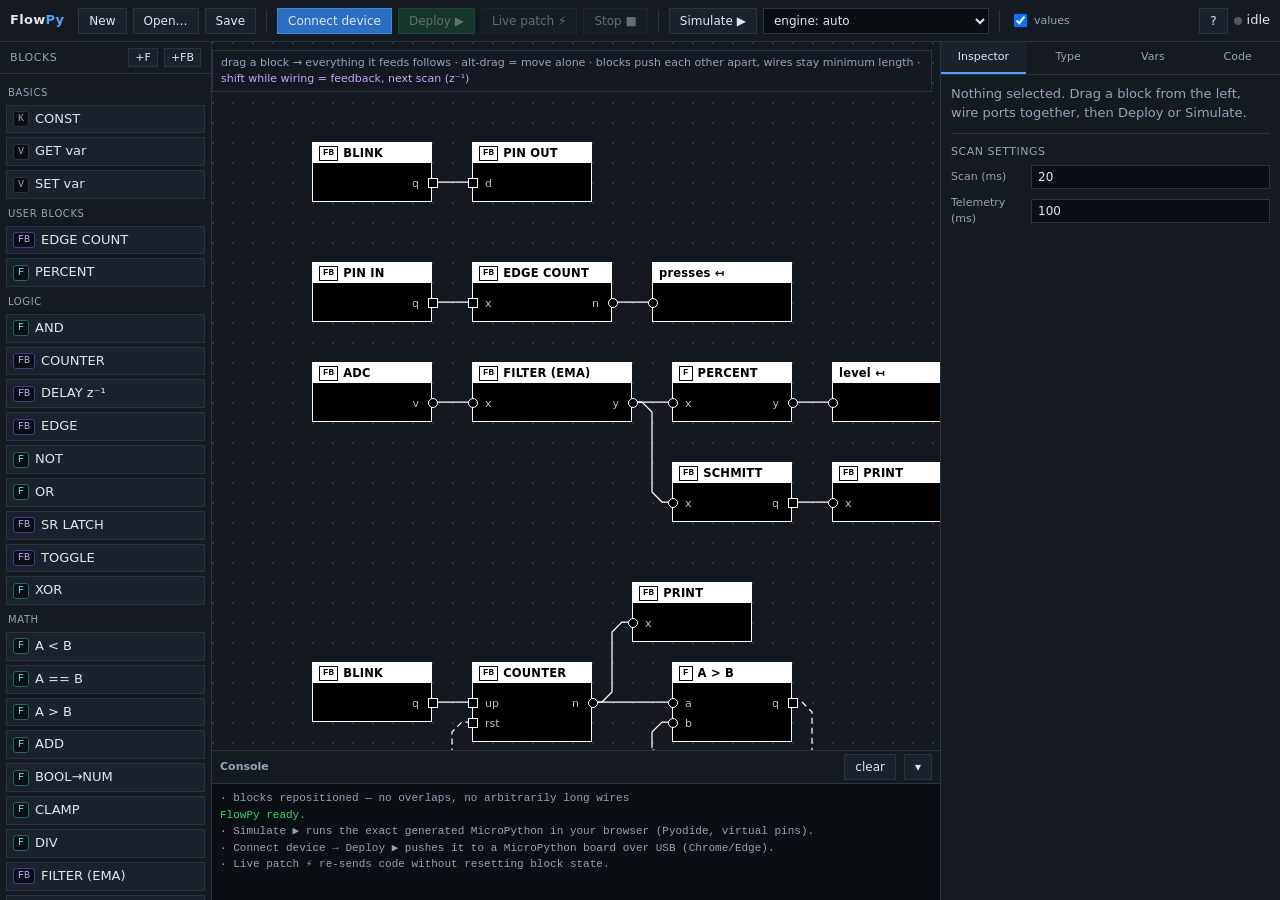
==== index.html @ 7aa4799b "Split into multi-file app; add collision-free layout and forced-forward wiring - Replace single flow" ====
<!DOCTYPE html>
<html lang="en">
<head>
<meta charset="utf-8">
<meta name="viewport" content="width=device-width, initial-scale=1">
<title>FlowPy — node IDE for MicroPython</title>
<link rel="stylesheet" href="css/style.css">
</head>
<body>
<div id="app">
<div id="top">
  <div class="brand">Flow<span>Py</span></div>
  <button id="bNew">New</button>
  <button id="bLoad">Open…</button>
  <button id="bSave">Save</button>
  <input id="fileIn" type="file" accept=".json" style="display:none">
  <div class="sep"></div>
  <button id="bConnect" class="pri">Connect device</button>
  <button id="bDeploy" class="ok" disabled>Deploy ▶</button>
  <button id="bPatch" disabled title="Push code changes without resetting state">Live patch ⚡</button>
  <button id="bStop" disabled>Stop ■</button>
  <div class="sep"></div>
  <button id="bSim">Simulate ▶</button>
  <select id="engine" title="simulation engine">
    <option value="auto">engine: auto</option>
    <option value="py">engine: Python (Pyodide, exact)</option>
    <option value="js">engine: fast (offline)</option>
  </select>
  <div class="sep"></div>
  <label style="display:flex;align-items:center;gap:4px"><input type="checkbox" id="cbVals" checked style="width:auto"> values</label>
  <div class="sp"></div>
  <button id="bHelp" title="help">?</button>
  <div id="status"><span class="dot" id="dot"></span><span id="statusTxt">idle</span></div>
</div>
<div id="main">
  <div id="left">
    <div class="panelhd">Blocks <span class="sp" style="flex:1"></span>
      <button id="bNewF" title="New stateless function">+F</button>
      <button id="bNewFB" title="New function block (stateful)">+FB</button>
    </div>
    <div class="scroll" style="flex:1"><div id="pal"></div></div>
  </div>
  <div id="center">
    <div id="cwrap">
      <div id="world">
        <svg id="wires"><g id="wireg" transform="translate(20000,20000)"></g></svg>
        <div id="nodes"></div>
      </div>
      <div id="crumb"></div>
      <div id="hint">drag a block → everything it feeds follows · alt-drag = move alone · blocks push each other apart, wires stay minimum length · <span style="color:#c9a4ff">shift while wiring = feedback, next scan (z⁻¹)</span></div>
    </div>
    <div id="bottom">
      <div id="conhd"><b>Console</b><span id="rate"></span><span class="sp" style="flex:1"></span>
        <button id="bClear">clear</button><button id="bMin">▾</button></div>
      <div id="con" class="scroll"></div>
    </div>
  </div>
  <div id="right">
    <div class="tabs">
      <div class="tab on" data-t="insp">Inspector</div>
      <div class="tab" data-t="type">Type</div>
      <div class="tab" data-t="vars">Vars</div>
      <div class="tab" data-t="code">Code</div>
    </div>
    <div class="tabbody" id="tb-insp"></div>
    <div class="tabbody" id="tb-type" style="display:none"></div>
    <div class="tabbody" id="tb-vars" style="display:none"></div>
    <div class="tabbody" id="tb-code" style="display:none"></div>
  </div>
</div>
</div>
<div id="ghost"></div>
<div id="modal"><div class="mbox" id="mbox"></div></div>
<script src="js/model.js"></script>
<script src="js/editor.js"></script>
<script src="js/router.js"></script>
<script src="js/codegen.js"></script>
<script src="js/sim-fast.js"></script>
<script src="js/device.js"></script>
</body>
</html>
---- css/style.css ----
:root{
  --bg:#0e1116; --bg2:#151a21; --bg3:#1b222c; --line:#2a3340; --line2:#38445a;
  --fg:#dfe6f0; --fg2:#94a3b8; --acc:#4fa3ff; --acc2:#2b6fc2;
  --ok:#22e06a; --warn:#f5b23f; --err:#ff5d5d;
  --fb:#7c5cff; --f:#00b3a4; --io:#f5883f; --varc:#e0679b; --konst:#8a94a6;
  --r:6px; --mono:ui-monospace,SFMono-Regular,Menlo,Consolas,"Liberation Mono",monospace;
}
*{box-sizing:border-box}
html,body{height:100%;margin:0}
body{background:var(--bg);color:var(--fg);font:13px/1.45 system-ui,-apple-system,Segoe UI,Roboto,sans-serif;overflow:hidden}
button,input,select,textarea{font-family:inherit;font-size:12px;color:var(--fg)}
button{background:var(--bg3);border:1px solid var(--line);border-radius:var(--r);padding:5px 10px;cursor:pointer}
button:hover{background:#232c39;border-color:var(--line2)}
button:disabled{opacity:.4;cursor:not-allowed}
button.pri{background:var(--acc2);border-color:#3f86d8}
button.pri:hover{background:#3f86d8}
button.ok{background:#16603a;border-color:#1e8a52}
button.ok:hover{background:#1e8a52}
button.danger{background:#5f2020;border-color:#8a2f2f}
input,select,textarea{background:#0b0e13;border:1px solid var(--line);border-radius:4px;padding:4px 6px;outline:none}
input:focus,select:focus,textarea:focus{border-color:var(--acc)}
label{font-size:11px;color:var(--fg2)}

#app{display:grid;grid-template-rows:42px 1fr;height:100%}
#top{display:flex;align-items:center;gap:6px;padding:0 10px;background:var(--bg2);border-bottom:1px solid var(--line)}
#top .brand{font-weight:700;letter-spacing:.3px;margin-right:8px}
#top .brand span{color:var(--acc)}
#top .sp{flex:1}
.sep{width:1px;height:22px;background:var(--line);margin:0 4px}
#main{display:grid;grid-template-columns:212px 1fr 340px;min-height:0}
#left,#right{background:var(--bg2);display:flex;flex-direction:column;min-height:0}
#left{border-right:1px solid var(--line)}
#right{border-left:1px solid var(--line)}
#center{position:relative;min-width:0;display:flex;flex-direction:column}
.panelhd{padding:6px 10px;font-size:11px;text-transform:uppercase;letter-spacing:.6px;color:var(--fg2);border-bottom:1px solid var(--line);display:flex;align-items:center;gap:6px;flex:0 0 auto}
.panelhd button{padding:2px 6px;font-size:11px}
.scroll{overflow:auto;min-height:0}
.scroll::-webkit-scrollbar{width:9px;height:9px}
.scroll::-webkit-scrollbar-thumb{background:#2c3644;border-radius:5px}

/* palette */
#pal{padding:6px}
.palgroup{margin-bottom:8px}
.palgroup>.t{font-size:10px;color:var(--fg2);text-transform:uppercase;letter-spacing:.6px;margin:6px 2px 4px}
.palitem{display:flex;align-items:center;gap:6px;padding:4px 6px;border:1px solid var(--line);border-radius:5px;background:var(--bg3);margin-bottom:4px;cursor:grab;user-select:none}
.palitem:hover{border-color:var(--acc)}
.palitem .k{font:10px/1 var(--mono);padding:2px 4px;border-radius:3px;background:#0b0e13;color:var(--fg2);border:1px solid var(--line)}
.palitem .k.FB{color:#b9a6ff;border-color:#4b3a91}
.palitem .k.F{color:#6fe4d8;border-color:#1b6a63}
.palitem .n{flex:1;overflow:hidden;text-overflow:ellipsis;white-space:nowrap}
.palitem .e{opacity:0;font-size:11px;color:var(--fg2)}
.palitem:hover .e{opacity:1}

/* canvas */
#cwrap{flex:1;position:relative;overflow:hidden;background:
  radial-gradient(circle at 1px 1px, #2b3340 1px, transparent 0) 0 0/20px 20px, #14181f;cursor:default}
#world{position:absolute;left:0;top:0;transform-origin:0 0;will-change:transform}
#wires{position:absolute;left:-20000px;top:-20000px;width:40000px;height:40000px;overflow:visible;pointer-events:none}
#wires .hit{stroke:transparent;stroke-width:14;fill:none;pointer-events:stroke;cursor:pointer}
#nodes{position:absolute;left:0;top:0}
#crumb{position:absolute;left:8px;top:8px;z-index:5;display:flex;gap:6px;align-items:center;background:rgba(21,26,33,.92);border:1px solid var(--line);border-radius:var(--r);padding:4px 8px;font-size:12px}
#crumb a{color:var(--acc);cursor:pointer;text-decoration:none}
#hint{position:absolute;right:8px;top:8px;z-index:5;background:rgba(21,26,33,.92);border:1px solid var(--line);border-radius:var(--r);padding:4px 8px;font-size:11px;color:var(--fg2)}

.node{position:absolute;background:var(--bg2);border:1px solid var(--line2);border-radius:7px;
  box-shadow:0 3px 12px rgba(0,0,0,.45);user-select:none;font-size:12px}
.node.sel{border-color:var(--acc);box-shadow:0 0 0 1px var(--acc),0 3px 16px rgba(79,163,255,.3)}
.node.moving{outline:1px dashed rgba(79,163,255,.7);outline-offset:3px}
.node.err{border-color:var(--err)}
.node .hd{height:20px;display:flex;align-items:center;gap:5px;padding:0 6px;border-radius:6px 6px 0 0;font-size:11.5px;
  background:linear-gradient(#232c39,#1b222c);border-bottom:1px solid var(--line);cursor:move;font-weight:600;overflow:hidden}
.node .hd .badge{font:9px/1 var(--mono);padding:2px 3px;border-radius:3px;border:1px solid;flex:0 0 auto}
.node .hd .ttl{overflow:hidden;text-overflow:ellipsis;white-space:nowrap;flex:1;cursor:text}
.node .hd .ttl:hover{text-decoration:underline dotted}
.node .hd .ttl-edit{flex:1;width:0;min-width:0;height:16px;padding:0 2px;font:inherit;font-weight:600}
.node.auto{opacity:.88}
.node.auto .hd::after{content:'auto';font-size:8px;opacity:.6;margin-left:auto;padding-left:4px;font-weight:400}
.node.k-FB .hd .badge{color:#b9a6ff;border-color:#4b3a91;background:#1d1733}
.node.k-F  .hd .badge{color:#6fe4d8;border-color:#1b6a63;background:#0d2b28}
.node.k-io .hd{background:linear-gradient(#3a2a17,#2a1f12)}
.node.k-var .hd{background:linear-gradient(#3a1f2c,#2a1720)}
.node.k-const .hd{background:linear-gradient(#242a33,#1a1f26)}
.node .body{position:relative}
.port{position:absolute;width:11px;height:11px;border-radius:50%;background:#0b0e13;border:2px solid var(--line2);cursor:crosshair;z-index:2}
.port:hover,.port.tgt{border-color:var(--acc);background:var(--acc);box-shadow:0 0 8px var(--acc)}
.port.bool{border-radius:2px}
.plabel{position:absolute;font-size:11px;color:var(--fg2);white-space:nowrap;pointer-events:none}
.node .val{position:absolute;right:6px;font:10px/1 var(--mono);color:var(--fg2)}
.node .pfield{position:absolute;left:6px;right:6px;height:18px}
.node .pfield input{width:100%;height:18px;padding:0 4px;font:11px/1 var(--mono)}
.wire{fill:none;stroke:#4a5768;stroke-width:2;stroke-linecap:round;stroke-linejoin:round}
.wire.back{stroke:#b07cff;stroke-dasharray:7 5}
.wlabel.backlabel{fill:#c9a4ff}
.wire.sel{stroke:var(--acc);stroke-width:3}
.wlabel{font:10px var(--mono);fill:#9fb0c6;paint-order:stroke;stroke:#0e1116;stroke-width:3px;stroke-linejoin:round}

/* right panel */
.tabs{display:flex;border-bottom:1px solid var(--line);flex:0 0 auto}
.tabs .tab{flex:1;text-align:center;padding:7px 4px;font-size:11px;color:var(--fg2);cursor:pointer;border-bottom:2px solid transparent}
.tabs .tab.on{color:var(--fg);border-bottom-color:var(--acc);background:var(--bg3)}
.tabbody{flex:1;min-height:0;overflow:auto;padding:10px}
.row{display:flex;gap:6px;align-items:center;margin-bottom:6px}
.row>label{width:74px;flex:0 0 auto}
.row>input,.row>select{flex:1;min-width:0}
.hr{height:1px;background:var(--line);margin:10px 0}
.sub{font-size:11px;color:var(--fg2);margin:10px 0 5px;text-transform:uppercase;letter-spacing:.5px}
textarea.code{width:100%;font:12px/1.5 var(--mono);background:#0b0e13;border:1px solid var(--line);border-radius:5px;padding:8px;resize:vertical;tab-size:4;white-space:pre;overflow-wrap:normal;overflow-x:auto}
pre.code{width:100%;font:11px/1.45 var(--mono);background:#0b0e13;border:1px solid var(--line);border-radius:5px;padding:8px;margin:0;overflow:auto;max-height:100%}
.plist{border:1px solid var(--line);border-radius:5px;overflow:hidden}
.plist .pr{display:flex;gap:4px;align-items:center;padding:4px;border-bottom:1px solid var(--line);background:#0b0e13}
.plist .pr:last-child{border-bottom:0}
.plist .pr input{flex:1;min-width:0}
.plist .pr select{width:64px}
.plist .pr button{padding:2px 6px}
.chip{display:inline-block;padding:1px 6px;border-radius:10px;font-size:10px;border:1px solid var(--line2);color:var(--fg2)}
.mono{font-family:var(--mono)}

/* console */
#bottom{height:150px;border-top:1px solid var(--line);background:#0b0e13;display:flex;flex-direction:column;flex:0 0 auto}
#bottom.min{height:26px}
#conhd{display:flex;align-items:center;gap:8px;padding:3px 8px;background:var(--bg2);border-bottom:1px solid var(--line);font-size:11px;color:var(--fg2);flex:0 0 auto}
#con{flex:1;overflow:auto;padding:6px 8px;font:11px/1.5 var(--mono);white-space:pre-wrap}
#con .e{color:var(--err)} #con .w{color:var(--warn)} #con .i{color:var(--fg2)} #con .g{color:var(--ok)}
#status{display:flex;align-items:center;gap:5px}
.dot{width:8px;height:8px;border-radius:50%;background:#556}
.dot.on{background:var(--ok);box-shadow:0 0 8px var(--ok)}
.dot.busy{background:var(--warn)}
.dot.err{background:var(--err)}

/* modal */
#modal{position:fixed;inset:0;background:rgba(5,7,10,.65);display:none;align-items:center;justify-content:center;z-index:100}
#modal.on{display:flex}
.mbox{background:var(--bg2);border:1px solid var(--line2);border-radius:10px;padding:16px;width:420px;box-shadow:0 20px 60px rgba(0,0,0,.6)}
.mbox h3{margin:0 0 12px;font-size:14px}
.mrow{display:flex;gap:8px;justify-content:flex-end;margin-top:14px}
#ghost{position:fixed;pointer-events:none;z-index:200;opacity:.85;display:none}

/* ======= sharp corners everywhere ======= */
button,input,select,textarea,.palitem,.plist,.chip,.mbox,pre.code,textarea.code,
#crumb,#hint,.tabs .tab,#ghost .node{border-radius:0}

/* ======= blocks: black fill, 1px white border, white tag line ======= */
.node{background:#000;border:1px solid #fff;border-radius:0;box-shadow:none}
.node.sel{border-color:#fff;box-shadow:none;outline:1px solid #fff;outline-offset:3px}
.node.moving{outline:1px dashed #fff;outline-offset:3px}
.node.err{outline:1px solid var(--err);outline-offset:3px}
.node .hd,
.node.k-FB .hd,.node.k-F .hd,.node.k-io .hd,.node.k-var .hd,.node.k-const .hd{
  background:#fff;color:#000;border-bottom:0;border-radius:0;font-weight:600;letter-spacing:.2px}
.node .hd .badge,
.node.k-FB .hd .badge,.node.k-F .hd .badge{
  background:transparent;color:#000;border:1px solid #000;border-radius:0;font-weight:700}
.node .plabel{color:#fff;opacity:.75}
.node .pfield input{background:#000;border:1px solid #fff;color:#fff}
.node .hd .ttl-edit{background:#fff;border:1px solid #000;color:#000}
.node.auto{border-style:dashed}
.port{width:10px;height:10px;background:#000;border:1px solid #fff;border-radius:50%;box-shadow:none}
.port.bool{border-radius:0}
.port:hover,.port.tgt{background:#fff;border-color:#fff;box-shadow:0 0 6px #fff}
.wire{stroke:#fff;stroke-width:1.25;stroke-linecap:butt;stroke-linejoin:miter}
.wire.back{stroke:#fff;stroke-dasharray:6 4}
.wire.sel{stroke:#fff;stroke-width:2.5}
.wlabel{fill:#fff;stroke:#14181f;stroke-width:3px}
.wlabel.backlabel{fill:#fff}
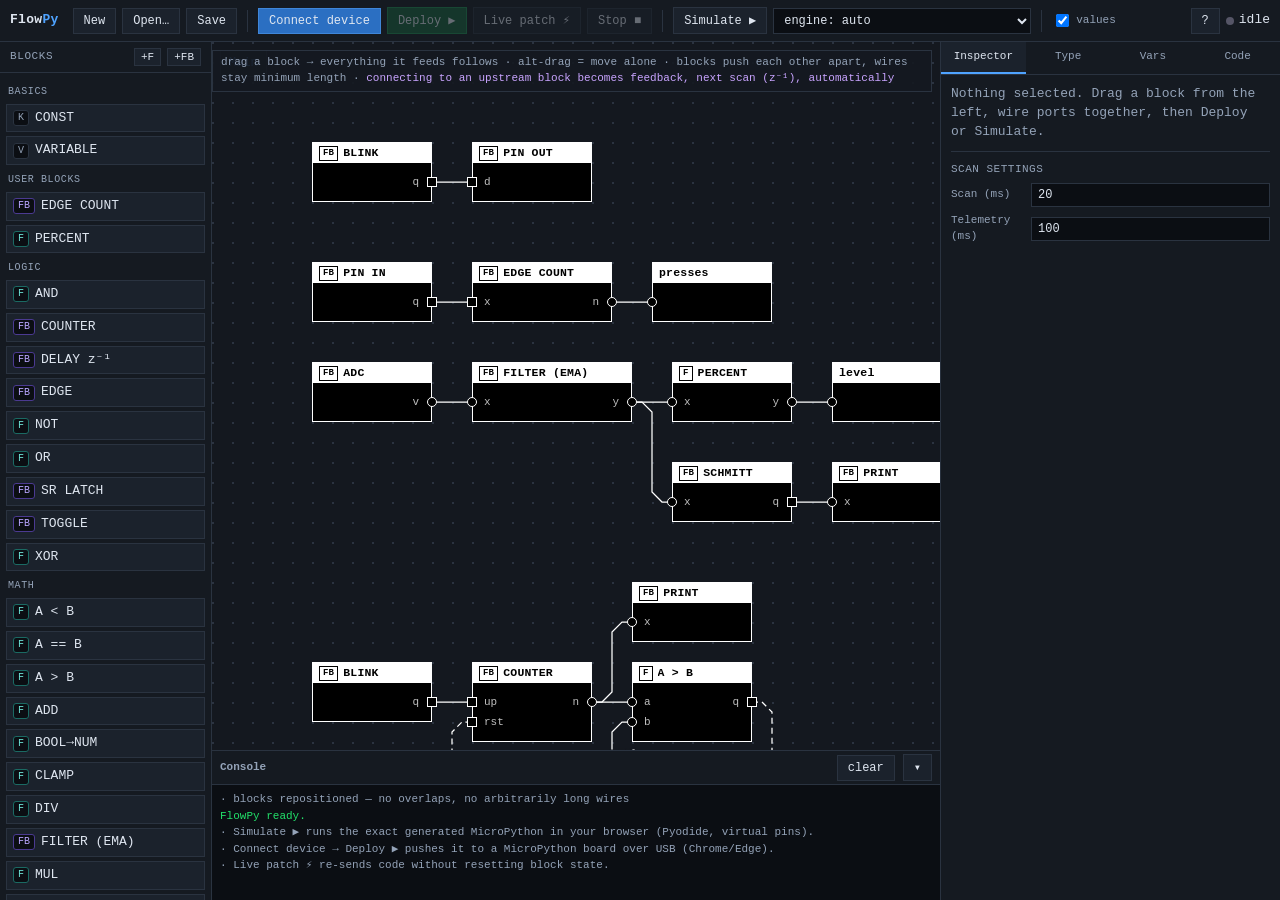
==== commit 942f83ba: "Backward wires are automatic, not a choice; deterministic ordering; port alignment fix - Reverted la" ====
--- a/index.html
+++ b/index.html
@@ -47,7 +47,7 @@
         <div id="nodes"></div>
       </div>
       <div id="crumb"></div>
-      <div id="hint">drag a block → everything it feeds follows · alt-drag = move alone · blocks push each other apart, wires stay minimum length · <span style="color:#c9a4ff">shift while wiring = feedback, next scan (z⁻¹)</span></div>
+      <div id="hint">drag a block → everything it feeds follows · alt-drag = move alone · blocks push each other apart, wires stay minimum length · <span style="color:#c9a4ff">connecting to an upstream block becomes feedback, next scan (z⁻¹), automatically</span></div>
     </div>
     <div id="bottom">
       <div id="conhd"><b>Console</b><span id="rate"></span><span class="sp" style="flex:1"></span>
--- a/css/style.css
+++ b/css/style.css
@@ -3,11 +3,11 @@
   --fg:#dfe6f0; --fg2:#94a3b8; --acc:#4fa3ff; --acc2:#2b6fc2;
   --ok:#22e06a; --warn:#f5b23f; --err:#ff5d5d;
   --fb:#7c5cff; --f:#00b3a4; --io:#f5883f; --varc:#e0679b; --konst:#8a94a6;
-  --r:6px; --mono:ui-monospace,SFMono-Regular,Menlo,Consolas,"Liberation Mono",monospace;
+  --r:6px; --mono:"JetBrains Mono","IBM Plex Mono",ui-monospace,SFMono-Regular,Menlo,Consolas,"Liberation Mono",monospace;
 }
 *{box-sizing:border-box}
 html,body{height:100%;margin:0}
-body{background:var(--bg);color:var(--fg);font:13px/1.45 system-ui,-apple-system,Segoe UI,Roboto,sans-serif;overflow:hidden}
+body{background:var(--bg);color:var(--fg);font:13px/1.45 var(--mono);overflow:hidden}
 button,input,select,textarea{font-family:inherit;font-size:12px;color:var(--fg)}
 button{background:var(--bg3);border:1px solid var(--line);border-radius:var(--r);padding:5px 10px;cursor:pointer}
 button:hover{background:#232c39;border-color:var(--line2)}
@@ -80,7 +80,7 @@
 .node.k-io .hd{background:linear-gradient(#3a2a17,#2a1f12)}
 .node.k-var .hd{background:linear-gradient(#3a1f2c,#2a1720)}
 .node.k-const .hd{background:linear-gradient(#242a33,#1a1f26)}
-.node .body{position:relative}
+.node .body{position:relative;margin:-1px 0 0 -1px}  /* cancel .node's own 1px border so ports/wires land on the same grid point */
 .port{position:absolute;width:11px;height:11px;border-radius:50%;background:#0b0e13;border:2px solid var(--line2);cursor:crosshair;z-index:2}
 .port:hover,.port.tgt{border-color:var(--acc);background:var(--acc);box-shadow:0 0 8px var(--acc)}
 .port.bool{border-radius:2px}
@@ -134,6 +134,8 @@
 .mbox h3{margin:0 0 12px;font-size:14px}
 .mrow{display:flex;gap:8px;justify-content:flex-end;margin-top:14px}
 #ghost{position:fixed;pointer-events:none;z-index:200;opacity:.85;display:none}
+#valtip{position:fixed;pointer-events:none;z-index:250;display:none;font:11px/1 var(--mono);
+  background:#000;color:#fff;border:1px solid #fff;padding:3px 6px;white-space:nowrap}
 
 /* ======= sharp corners everywhere ======= */
 button,input,select,textarea,.palitem,.plist,.chip,.mbox,pre.code,textarea.code,
@@ -154,6 +156,9 @@
 .node .pfield input{background:#000;border:1px solid #fff;color:#fff}
 .node .hd .ttl-edit{background:#fff;border:1px solid #000;color:#000}
 .node.auto{border-style:dashed}
+.node.vbox .port{opacity:0;pointer-events:none;transition:opacity .12s}
+.node.vbox:hover .port{opacity:1;pointer-events:auto}
+.node.vbox .port.wired{opacity:1;pointer-events:auto}
 .port{width:10px;height:10px;background:#000;border:1px solid #fff;border-radius:50%;box-shadow:none}
 .port.bool{border-radius:0}
 .port:hover,.port.tgt{background:#fff;border-color:#fff;box-shadow:0 0 6px #fff}
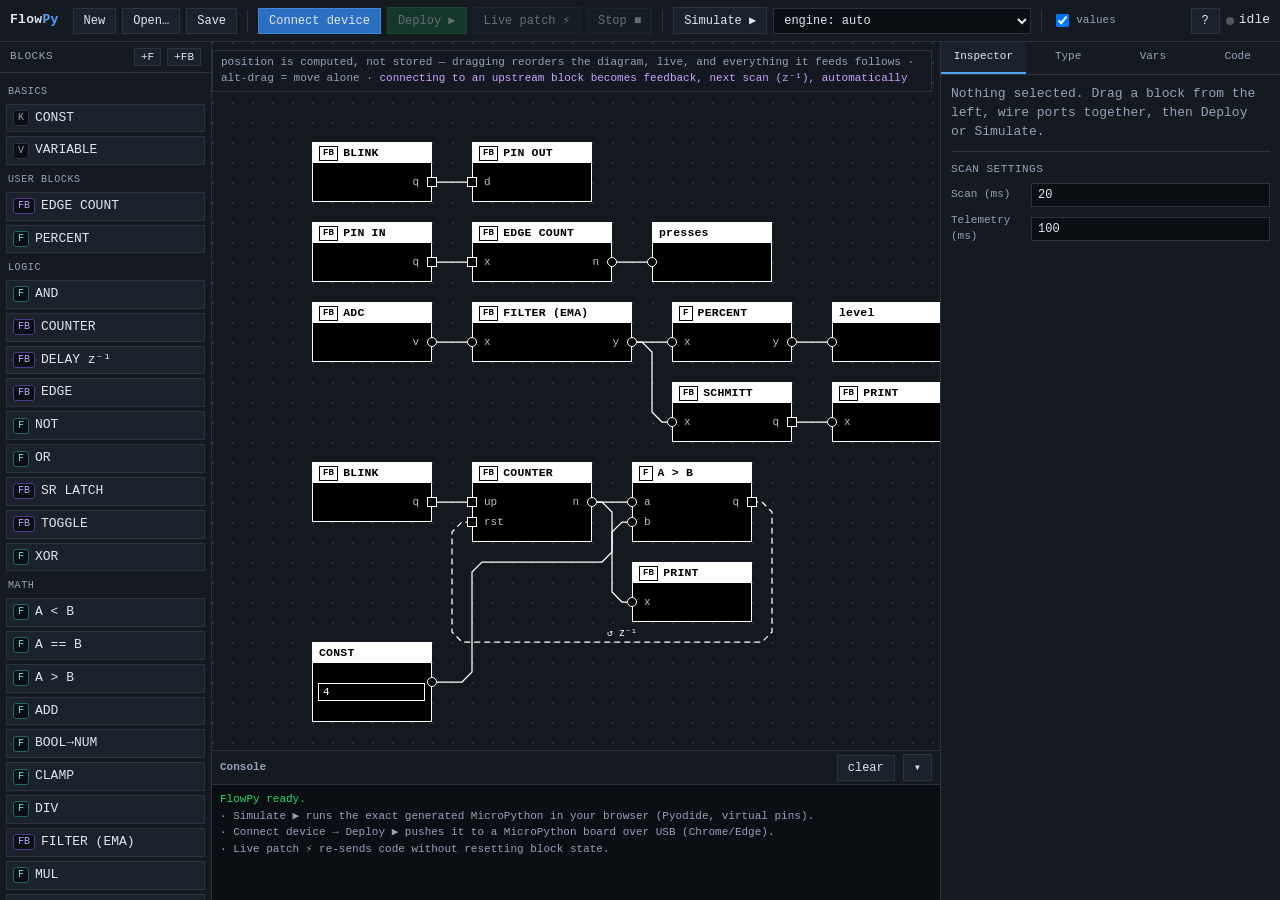
==== commit fc32e089: "Rewrite layout as a pure function; fix wire-classification bootstrap bug The constraint-solver appro" ====
--- a/index.html
+++ b/index.html
@@ -47,7 +47,7 @@
         <div id="nodes"></div>
       </div>
       <div id="crumb"></div>
-      <div id="hint">drag a block → everything it feeds follows · alt-drag = move alone · blocks push each other apart, wires stay minimum length · <span style="color:#c9a4ff">connecting to an upstream block becomes feedback, next scan (z⁻¹), automatically</span></div>
+      <div id="hint">position is computed, not stored — dragging reorders the diagram, live, and everything it feeds follows · alt-drag = move alone · <span style="color:#c9a4ff">connecting to an upstream block becomes feedback, next scan (z⁻¹), automatically</span></div>
     </div>
     <div id="bottom">
       <div id="conhd"><b>Console</b><span id="rate"></span><span class="sp" style="flex:1"></span>
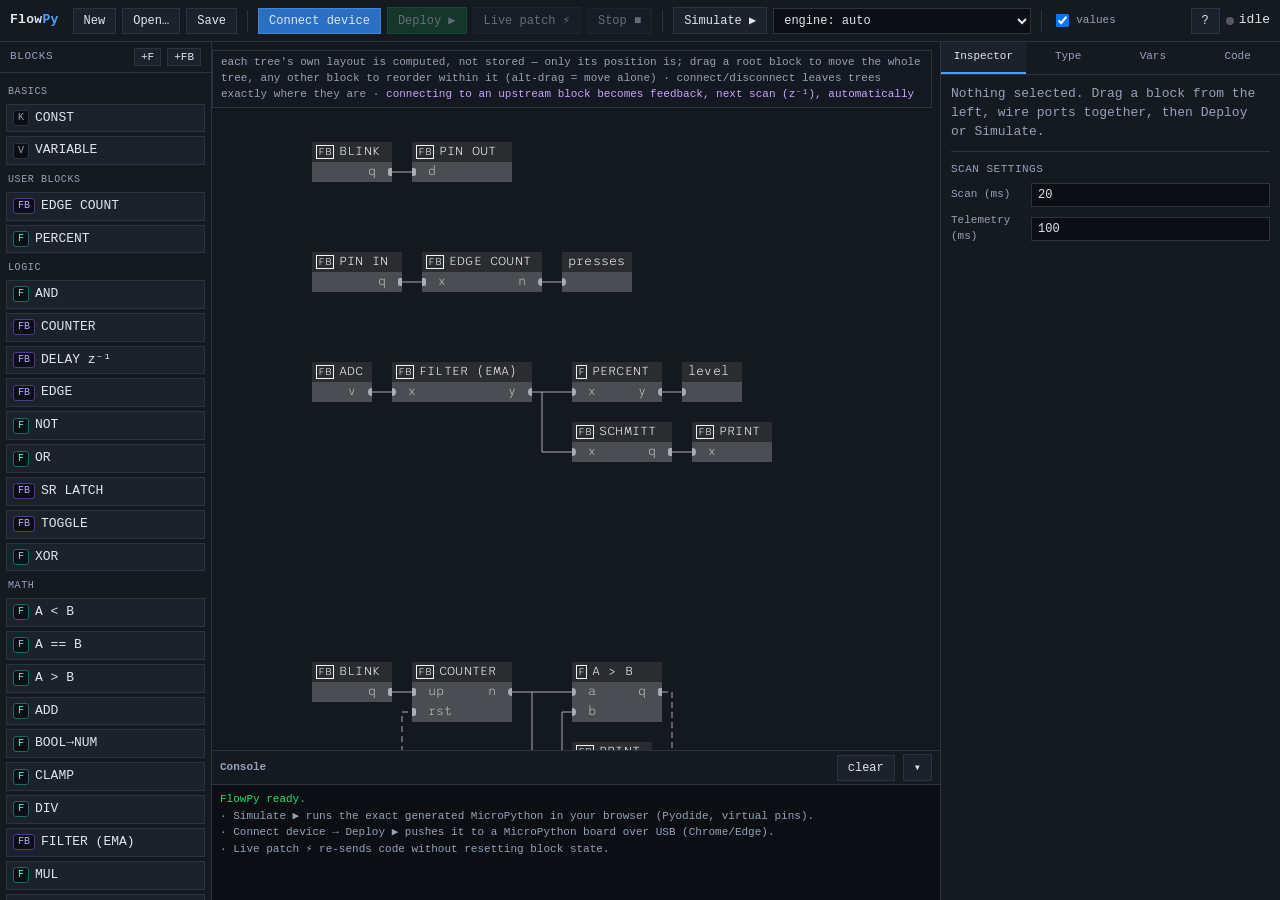
==== commit 9294c2bd: "Rework tree positioning: one offset per tree, off the node objects The island-based fix (35b51bd, 89" ====
--- a/index.html
+++ b/index.html
@@ -47,7 +47,7 @@
         <div id="nodes"></div>
       </div>
       <div id="crumb"></div>
-      <div id="hint">position is computed, not stored — dragging reorders the diagram, live, and everything it feeds follows · alt-drag = move alone · <span style="color:#c9a4ff">connecting to an upstream block becomes feedback, next scan (z⁻¹), automatically</span></div>
+      <div id="hint">each tree's own layout is computed, not stored — only its position is; drag a root block to move the whole tree, any other block to reorder within it (alt-drag = move alone) · connect/disconnect leaves trees exactly where they are · <span style="color:#c9a4ff">connecting to an upstream block becomes feedback, next scan (z⁻¹), automatically</span></div>
     </div>
     <div id="bottom">
       <div id="conhd"><b>Console</b><span id="rate"></span><span class="sp" style="flex:1"></span>
--- a/css/style.css
+++ b/css/style.css
@@ -1,9 +1,30 @@
+/* self-hosted (OFL-licensed, no CDN at runtime — this app needs to work
+   offline) — rounded/thin geometric monospace for block titles, the closest
+   available match to the line-font reference image. Only the weight
+   actually used (300) is downloaded. */
+@font-face{font-family:'Sono';font-style:normal;font-weight:300;font-display:swap;
+  src:url('../fonts/Sono-Light.woff2') format('woff2')}
 :root{
   --bg:#0e1116; --bg2:#151a21; --bg3:#1b222c; --line:#2a3340; --line2:#38445a;
   --fg:#dfe6f0; --fg2:#94a3b8; --acc:#4fa3ff; --acc2:#2b6fc2;
   --ok:#22e06a; --warn:#f5b23f; --err:#ff5d5d;
   --fb:#7c5cff; --f:#00b3a4; --io:#f5883f; --varc:#e0679b; --konst:#8a94a6;
-  --r:6px; --mono:"JetBrains Mono","IBM Plex Mono",ui-monospace,SFMono-Regular,Menlo,Consolas,"Liberation Mono",monospace;
+  --r:6px; --mono:ui-monospace,"SF Mono","Cascadia Mono","JetBrains Mono","IBM Plex Mono",Menlo,Consolas,"Liberation Mono",monospace;
+  /* --iz: inverse of the current canvas zoom (cam.z), kept live by applyCam().
+     #nodes is scaled with CSS `zoom:cam.z`, so a local size of
+     `Npx * var(--iz)` renders on screen at a constant N device px at any
+     zoom — used for every hairline (outlines) that should never get thick
+     when zoomed in or vanish when zoomed out. Content that SHOULD grow/
+     shrink with zoom (text, port/block geometry) is left as a plain px
+     value, uncompensated. */
+  --iz:1;
+  --nbody:#4a4d52; --ntitle:#2a2c30; --ntxt:#ececee; --nport:#a9adb3; --nline:#a9adb3;
+  /* --hdr/--row: the header slot height and port-row height, measured from
+     real text/icon metrics then rounded up to a whole GRID unit (see
+     model.js HDR_()/ROW_()) — kept live by editor.js so every block in the
+     DOM shares the exact same values the model used to compute port
+     positions. 20px here is just the pre-JS fallback for the first paint. */
+  --hdr:20px; --row:20px; --vpad:10px; --portsize:8px; --portgap:8px;
 }
 *{box-sizing:border-box}
 html,body{height:100%;margin:0}
@@ -52,11 +73,21 @@
 .palitem:hover .e{opacity:1}
 
 /* canvas */
-#cwrap{flex:1;position:relative;overflow:hidden;background:
-  radial-gradient(circle at 1px 1px, #2b3340 1px, transparent 0) 0 0/20px 20px, #14181f;cursor:default}
+#cwrap{flex:1;position:relative;overflow:hidden;background:#14181f;cursor:default}
+/* #world only ever pans (translate) now — zoom is split per-layer below, since
+   the two layers need different scaling mechanisms to both stay crisp. */
 #world{position:absolute;left:0;top:0;transform-origin:0 0;will-change:transform}
+/* SVG re-vectorizes under a CSS transform, so `scale()` stays pixel-crisp at
+   any zoom — this box is deliberately sized/centered so its own default
+   transform-origin (50% 50%, i.e. its own centre) lands exactly on graph
+   origin (0,0), the same point #world used to scale everything around. */
 #wires{position:absolute;left:-20000px;top:-20000px;width:40000px;height:40000px;overflow:visible;pointer-events:none}
 #wires .hit{stroke:transparent;stroke-width:14;fill:none;pointer-events:stroke;cursor:pointer}
+/* HTML content scaled via `transform` is a GPU-compositor bitmap stretch —
+   fast, but visibly blurry mid-zoom until the next idle repaint. `zoom`
+   instead forces a genuine per-level re-layout of every descendant (text,
+   borders, port shapes), so it stays crisp continuously as cam.z changes —
+   see applyCam() in editor.js, which sets #nodes.style.zoom = cam.z. */
 #nodes{position:absolute;left:0;top:0}
 #crumb{position:absolute;left:8px;top:8px;z-index:5;display:flex;gap:6px;align-items:center;background:rgba(21,26,33,.92);border:1px solid var(--line);border-radius:var(--r);padding:4px 8px;font-size:12px}
 #crumb a{color:var(--acc);cursor:pointer;text-decoration:none}
@@ -64,15 +95,13 @@
 
 .node{position:absolute;background:var(--bg2);border:1px solid var(--line2);border-radius:7px;
   box-shadow:0 3px 12px rgba(0,0,0,.45);user-select:none;font-size:12px}
-.node.sel{border-color:var(--acc);box-shadow:0 0 0 1px var(--acc),0 3px 16px rgba(79,163,255,.3)}
-.node.moving{outline:1px dashed rgba(79,163,255,.7);outline-offset:3px}
 .node.err{border-color:var(--err)}
-.node .hd{height:20px;display:flex;align-items:center;gap:5px;padding:0 6px;border-radius:6px 6px 0 0;font-size:11.5px;
-  background:linear-gradient(#232c39,#1b222c);border-bottom:1px solid var(--line);cursor:move;font-weight:600;overflow:hidden}
-.node .hd .badge{font:9px/1 var(--mono);padding:2px 3px;border-radius:3px;border:1px solid;flex:0 0 auto}
+.node .hd{height:20px;display:flex;align-items:center;gap:5px;padding:0 6px;border-radius:6px 6px 0 0;font-size:14px;
+  line-height:1;background:linear-gradient(#232c39,#1b222c);border-bottom:1px solid var(--line);cursor:move;font-weight:400;overflow:hidden}
+.node .hd .badge{font:10px/1 var(--mono);padding:2px 3px;border-radius:3px;border:1px solid;flex:0 0 auto}
 .node .hd .ttl{overflow:hidden;text-overflow:ellipsis;white-space:nowrap;flex:1;cursor:text}
 .node .hd .ttl:hover{text-decoration:underline dotted}
-.node .hd .ttl-edit{flex:1;width:0;min-width:0;height:16px;padding:0 2px;font:inherit;font-weight:600}
+.node .hd .ttl-edit{flex:1;width:0;min-width:0;height:16px;padding:0 2px;font:inherit;font-weight:400}
 .node.auto{opacity:.88}
 .node.auto .hd::after{content:'auto';font-size:8px;opacity:.6;margin-left:auto;padding-left:4px;font-weight:400}
 .node.k-FB .hd .badge{color:#b9a6ff;border-color:#4b3a91;background:#1d1733}
@@ -80,13 +109,25 @@
 .node.k-io .hd{background:linear-gradient(#3a2a17,#2a1f12)}
 .node.k-var .hd{background:linear-gradient(#3a1f2c,#2a1720)}
 .node.k-const .hd{background:linear-gradient(#242a33,#1a1f26)}
-.node .body{position:relative;margin:-1px 0 0 -1px}  /* cancel .node's own 1px border so ports/wires land on the same grid point */
+.node .body{position:relative}  /* .node is borderless now (see the theme block below) — no border-compensating margin needed; ports/wires already land on the same grid point without it */
 .port{position:absolute;width:11px;height:11px;border-radius:50%;background:#0b0e13;border:2px solid var(--line2);cursor:crosshair;z-index:2}
-.port:hover,.port.tgt{border-color:var(--acc);background:var(--acc);box-shadow:0 0 8px var(--acc)}
+/* fully superseded by .port:hover::before below (the flush ::before overlay
+   is what's actually visible) — kept box-shadow:none/background:none
+   explicit rather than deleting the rule outright, so this stays correct
+   even if something later stops overriding every property it used to set
+   (see the .plabel dead-rule bug for why relying on file order alone is
+   fragile). */
+.port:hover,.port.tgt{background:none;box-shadow:none}
 .port.bool{border-radius:2px}
-.plabel{position:absolute;font-size:11px;color:var(--fg2);white-space:nowrap;pointer-events:none}
+.plabel{position:absolute;font-size:13px;line-height:1;color:var(--fg2);white-space:nowrap;pointer-events:none}
 .node .val{position:absolute;right:6px;font:10px/1 var(--mono);color:var(--fg2)}
-.node .pfield{position:absolute;left:6px;right:6px;height:18px}
+/* right inset matches .plabel's 12px, not the left's 6px: a hasField block
+   (CONST) has an output port poking half-into its right edge, and 6px was
+   exactly that port's visible radius — the field ran right up against it
+   with zero breathing room, while the port-free left side had a clean gap,
+   reading as off-centre even though the box itself was mathematically
+   symmetric. */
+.node .pfield{position:absolute;left:6px;right:12px;height:18px}
 .node .pfield input{width:100%;height:18px;padding:0 4px;font:11px/1 var(--mono)}
 .wire{fill:none;stroke:#4a5768;stroke-width:2;stroke-linecap:round;stroke-linejoin:round}
 .wire.back{stroke:#b07cff;stroke-dasharray:7 5}
@@ -123,7 +164,7 @@
 #con .e{color:var(--err)} #con .w{color:var(--warn)} #con .i{color:var(--fg2)} #con .g{color:var(--ok)}
 #status{display:flex;align-items:center;gap:5px}
 .dot{width:8px;height:8px;border-radius:50%;background:#556}
-.dot.on{background:var(--ok);box-shadow:0 0 8px var(--ok)}
+.dot.on{background:var(--ok)}
 .dot.busy{background:var(--warn)}
 .dot.err{background:var(--err)}
 
@@ -141,29 +182,210 @@
 button,input,select,textarea,.palitem,.plist,.chip,.mbox,pre.code,textarea.code,
 #crumb,#hint,.tabs .tab,#ghost .node{border-radius:0}
 
-/* ======= blocks: black fill, 1px white border, white tag line ======= */
-.node{background:#000;border:1px solid #fff;border-radius:0;box-shadow:none}
-.node.sel{border-color:#fff;box-shadow:none;outline:1px solid #fff;outline-offset:3px}
-.node.moving{outline:1px dashed #fff;outline-offset:3px}
-.node.err{outline:1px solid var(--err);outline-offset:3px}
+/* ======= blocks: borderless — medium/dark-grey body, dark-grey title bar, no box outline ======= */
+/* The title block (.hd) is exactly one GRID unit tall and starts flush
+   at .node's own top edge — no padding on .node itself. .node's own top
+   edge (n.y in model.js) is still half a grid unit off the port grid
+   (VPAD), but that offset shows up entirely as the TITLE simply not
+   being grid-aligned, not as visible space before it: the half-grid
+   breathing room instead sits AFTER the title, between .hd's bottom edge
+   and the body's real content — see .body's margin-top below — which is
+   what gives the first row's port/label actual clearance from the title
+   bar instead of landing flush against it (port 0 lands exactly one
+   more grid line below .hd's own bottom edge, per model.js's portPos()).
+
+   .node's own background is a hard-stop gradient (same trick as the
+   header's own .hd-bar painted region below), not a flat fill: it only
+   starts painting at "100% height minus HDR_", bottom-anchored, so the
+   grey body colour covers everything from the header's bottom edge down
+   to the block's own bottom edge — including the VPAD gap after the
+   header (deliberately body-coloured, it's where the first row's content
+   breathes) and the tight trailing space blockH()/the .prow rules below
+   leave after the last row (which isn't part of any element's own flow
+   box). .hd paints its own background over the title region itself
+   (unaffected by any of this — see its own rule below). */
+.node{color:var(--ntxt);border:none;border-radius:0;box-shadow:none;cursor:move;font-weight:300;
+  background:linear-gradient(var(--nbody),var(--nbody));background-repeat:no-repeat;background-position:bottom;
+  background-size:100% calc(100% - var(--hdr,20px))}
+/* selected: the block's BODY recolors to the same electric blue a selected
+   wire's stroke uses (--acc) — --nbody is what .node's own background
+   gradient (below) reads, so overriding it here is enough. The title bar
+   goes blue too, but a darker shade (--acc2, the same muted blue already
+   used for a primary button's hover state) — .hd-bar is what actually
+   paints over the title area (see its own rule further down), so that's
+   what needs the override; plain color, no outline. */
+.node.sel{--nbody:var(--acc);box-shadow:none}
+.node.sel .hd,.node.sel .hd-bar{background:var(--acc2)}
+/* dragging: everything in the drag's scope (see startFreeDrag/dragPreview
+   in editor.js) goes 50% translucent instead of an outline. */
+.node.moving{opacity:.5}
+/* error: still a hairline outline (box itself stays borderless) — calc(px *
+   --iz) resolves to a constant 1 device px at any zoom because #nodes is
+   scaled with `zoom` (real per-level layout, see applyCam() in editor.js),
+   not `transform:scale`, which used to leave this only an approximate,
+   bounded hairline. */
+.node.err{outline:calc(1px*var(--iz)) solid var(--err);outline-offset:calc(3px*var(--iz))}
+/* the header's own BOX stays the full reserved GRID unit tall (20px) — .body
+   still has to start exactly there, in normal document flow, for every
+   port-row offset elsewhere to stay correct. The painted title BAR is a
+   separate inner element (.hd-bar), sized by ordinary CSS content flow
+   (padding + line-height around the badge/title it actually contains) —
+   not a hand-picked pixel cutoff. A fixed-pixel guess (tried twice: 14px,
+   then 10px) has no relationship to how tall the text it's supposed to
+   contain actually renders, so it either clips the text (too short) or
+   leaves dead space (too tall) the moment the font/size/padding changes —
+   exactly what happened here. Letting the browser size the bar to its own
+   content is the only version of this that stays correct automatically.
+   The bar is still checked against the hard constraint it has to respect —
+   ports sit exactly on the grid dot one unit down (model.js, no PORT_PAD),
+   reaching up to half their own height above that dot — by keeping the
+   bar's font-size/padding modest enough that its natural height clears
+   that, verified by measuring the real rendered box, not by assuming. */
 .node .hd,
 .node.k-FB .hd,.node.k-F .hd,.node.k-io .hd,.node.k-var .hd,.node.k-const .hd{
-  background:#fff;color:#000;border-bottom:0;border-radius:0;font-weight:600;letter-spacing:.2px}
+  height:var(--hdr,20px);position:relative;background:var(--ntitle);border:none;padding:0;overflow:visible}
+/* bottom:0 (not just top:0) so this stretches across .hd's FULL reserved
+   height — align-items:center then centres the badge+title vertically in
+   the whole title bar, not just within hd-bar's own shorter natural
+   (padding+line-height) box. padding-top/bottom are 0 (not some other
+   hand-picked value) specifically so that vertical centering is the ONLY
+   thing positioning the badge vertically — padding-left is
+   --badgeinset (model.js's badgeInset()), computed as exactly half the
+   leftover space centering already puts above/below the badge, so the
+   left/top/bottom gaps around the badge end up equal by construction,
+   not by matching two independently-chosen numbers. padding-right stays
+   a plain 6px — unrelated to the badge, it's the title's own right-edge
+   inset. */
+.node .hd-bar{
+  position:absolute;left:0;top:0;right:0;bottom:0;box-sizing:border-box;
+  display:flex;align-items:center;gap:5px;padding:0 6px;
+  background:var(--ntitle);color:#f2f3f5;font-weight:300;letter-spacing:.2px;font-size:13.2px;
+  overflow:hidden}
+/* only F/FB kinds ever render a badge — io/var/const keep the plain
+   symmetric 6px left inset above, since --badgeinset is specifically
+   derived from the badge's own height and would be meaningless (and
+   visually just shift the title left for no reason) on a title bar with
+   no badge in it. */
+.node.k-FB .hd-bar,.node.k-F .hd-bar{padding-left:var(--badgeinset,6px)}
 .node .hd .badge,
 .node.k-FB .hd .badge,.node.k-F .hd .badge{
-  background:transparent;color:#000;border:1px solid #000;border-radius:0;font-weight:700}
-.node .plabel{color:#fff;opacity:.75}
-.node .pfield input{background:#000;border:1px solid #fff;color:#fff}
-.node .hd .ttl-edit{background:#fff;border:1px solid #000;color:#000}
-.node.auto{border-style:dashed}
+  background:transparent;color:#f2f3f5;border:calc(1px*var(--iz)) solid #f2f3f5;border-radius:0;
+  font-family:'Sono',var(--mono);font-weight:300;font-size:var(--badgesize,10px);line-height:1;padding:0 1px;flex:0 0 auto}
+.node .hd .ttl{overflow:hidden;text-overflow:ellipsis;white-space:nowrap;flex:1;cursor:text}
+/* body layout: a real hierarchy, not individually-computed absolute
+   positions. .prow is exactly one measured row tall (--row, see model.js
+   HDR_()/ROW_()) and stacks in plain flex flow — row i's own flow-box
+   naturally starts at i*row-height, no explicit `top` needed anywhere.
+   transform:translateY(-50%) then shifts each row's PAINT (not its flow
+   box, which is what its neighbours stack against) up by half its own
+   height, landing its content's centre exactly on the row's own top
+   edge — the grid line — instead of the row's middle; ports must sit on
+   an exact grid dot, and centering naturally within a row would land them
+   half a row off that.
+
+   .prow's own flow height is --portsize (the PORT's own size, 8px), not
+   the full --row (20px) a row needs for SPACING to the next one — those
+   are different requirements. A row still has to be exactly --row past
+   the PREVIOUS row's grid line (ports must land exactly GRID apart, no
+   negotiating that), which margin-top on every row but the first
+   supplies directly; but nothing needs a full spare grid unit reserved
+   AFTER the truly last row, and reserving one anyway (an earlier version
+   of this rule did, using --row for every row uniformly) is exactly what
+   produced a real, screenshot-visible bug: a large, unaccounted gap below
+   a block's last port, worst on a one-row block where that spare unit is
+   the majority of the block's total height. The PORT stays a normal flex
+   child (align-items:center is a no-op once the row's own box is exactly
+   the port's own size, but harmless to leave). The LABEL is pulled out of
+   flow entirely (position:absolute below) so ITS height — usually taller
+   than the port — never forces the row's flow box to grow back to
+   something --portsize can't hold; .prow's own translateY(-50%) still
+   applies to the label the same as the port, since transform affects an
+   element's whole subtree, so both end up correctly centred on the same
+   grid line regardless of the row's own tiny box height.
+
+   CONST (the one hasField block) is the one exception, overridden below:
+   its single row also hosts an editable value input, which needs the
+   full --row it's always had, not the tight label/port sizing. */
+.node .body{position:relative;display:flex;flex-direction:row;margin-top:var(--vpad,10px)}
+.node .ins-col,.node .outs-col{display:flex;flex-direction:column;flex:0 0 auto}
+.node .body-spacer{flex:1 1 auto}
+.node .prow{height:var(--portsize,8px);position:relative;display:flex;align-items:center;transform:translateY(-50%);overflow:visible}
+.node .prow:not(:first-child){margin-top:calc(var(--row,20px) - var(--portsize,8px))}
+.node.k-const .prow{height:var(--row,20px)}
+.node .outs-col .prow{justify-content:flex-end}
+.node .plabel{position:absolute;top:50%;transform:translateY(-50%);color:var(--ntxt);opacity:.7;font-family:'Sono',var(--mono);font-weight:300;font-size:13.2px;white-space:nowrap;pointer-events:none}
+.node .ins-col .plabel{left:calc(var(--portsize,8px) + var(--portgap,8px))}
+.node .outs-col .plabel{right:calc(var(--portsize,8px) + var(--portgap,8px))}
+/* CONST is the only hasField block and always has exactly one port/row.
+   .pfield is a sibling of .body's columns, not a child of .prow, so it
+   never inherited the row-centering convention every other row uses —
+   top:1px+bottom:1px centered it on .body's own MIDDLE, but the port
+   (via .prow's translateY(-50%)) sits at .body's flow-TOP, the grid
+   line — same mismatch as the .plabel-vs-.port bug earlier this session,
+   just for the field instead of a label. Fixed the same way every other
+   row aligns to its grid line: anchor at the flow-top (top:0) and
+   transform:translateY(-50%) to centre the field'S OWN box on that
+   point, not on .body's unrelated full-height middle. */
+.node .pfield{top:0;bottom:auto;height:calc(var(--row,20px) - 4px);transform:translateY(-50%)}
+.node .pfield input{height:100%;background:#fff;border:calc(1px*var(--iz)) solid var(--ntitle);color:#1b1d20}
+.node .hd .ttl-edit{flex:1;width:0;min-width:0;padding:0 2px;font:inherit;font-weight:400;background:var(--ntitle);border:calc(1px*var(--iz)) solid #f2f3f5;color:#f2f3f5}
+/* the block's own name — the dominant, large-scale text on the canvas,
+   closest in role to the reference image — renders in Sono (thin/rounded
+   geometric monospace, self-hosted above) instead of the app's regular
+   --mono stack. Not "OLF Mod B" itself (that needs the literal font file);
+   this is a real filled typeface, not an outline effect, per the "not an
+   outline" correction. font-weight must stay 300 to match the one static
+   weight actually downloaded — anything else falls back to a faux-bold
+   synthesis of it, or off Sono entirely. */
+.node .hd .ttl{font-family:'Sono',var(--mono);font-weight:300}
+.node.auto .hd-bar::after{content:'auto';font-size:8px;opacity:.7;margin-left:auto;padding-left:4px;font-weight:400;color:#f2f3f5}
 .node.vbox .port{opacity:0;pointer-events:none;transition:opacity .12s}
 .node.vbox:hover .port{opacity:1;pointer-events:auto}
 .node.vbox .port.wired{opacity:1;pointer-events:auto}
-.port{width:10px;height:10px;background:#000;border:1px solid #fff;border-radius:50%;box-shadow:none}
-.port.bool{border-radius:0}
-.port:hover,.port.tgt{background:#fff;border-color:#fff;box-shadow:0 0 6px #fff}
-.wire{stroke:#fff;stroke-width:1.25;stroke-linecap:butt;stroke-linejoin:miter}
-.wire.back{stroke:#fff;stroke-dasharray:6 4}
-.wire.sel{stroke:#fff;stroke-width:2.5}
-.wlabel{fill:#fff;stroke:#14181f;stroke-width:3px}
+/* connection points: light/medium-grey semicircles/half-squares SET INTO the
+   block — the .port div itself keeps its original full size/position (still
+   centred exactly on the block edge, same as before) so its click/drag hit
+   area is unchanged; clip-path lives on a ::before overlay instead of the
+   div itself, because clip-path removes the CLIPPED region from hit-testing
+   too — applying it straight to .port silently cut the interactive area in
+   half right along the boundary the user clicks nearest. The overlay paints
+   only the inward half; the half that would poke out past the edge is
+   simply not drawn, so the port reads as a flush notch, not a bead
+   straddling the boundary, while remaining just as easy to grab as before.
+   Size is deliberately EVEN (8px) — an odd width centred via an integer
+   margin always lands its middle at N+0.5, not N, which put the 50% clip
+   boundary — and so the flush edge — half a pixel off the true block edge
+   (invisible under the old blurry transform-scaled rendering, obvious once
+   #nodes switched to crisp `zoom` layout: a visible gap on the in-port
+   side, a visible overhang on the out-port side). The port is a normal
+   flex child of its row now (not absolutely positioned) — pulled out past
+   its column's own edge to straddle the block boundary via
+   transform:translateX (half its own width) rather than a negative
+   margin, since transform never affects layout flow or sizing, only
+   where the box paints — same mechanism already used to centre each row
+   on its own top edge, just applied on the other axis. (The actual bug
+   that made labels overlap ports — rowWidth collapsing to just the
+   port's own footprint — turned out to be .plabel still carrying
+   position:absolute from an old dead rule, unrelated to this
+   margin/transform choice; see .plabel below. This transform is kept as
+   the more predictable of the two, not because the margin was ever
+   proven to be the cause.) position:relative (not static) only so the
+   ::before overlay below still anchors to ITself via inset:0, not the
+   nearest positioned ancestor. */
+.port{width:8px;height:8px;background:transparent;border:none;border-radius:0;box-shadow:none;position:relative;flex:0 0 auto}
+.port[data-s="in"]{transform:translateX(-4px)}
+.port[data-s="out"]{transform:translateX(4px)}
+.port::before{content:'';position:absolute;inset:0;background:var(--nport);border-radius:50%}
+.port[data-s="in"]::before{clip-path:inset(0 0 0 50%)}
+.port[data-s="out"]::before{clip-path:inset(0 50% 0 0)}
+.port.bool::before{border-radius:2px}
+.port:hover::before,.port.tgt::before{background:var(--acc)}
+/* wires: vector-effect keeps the stroke a constant 1 device px at any zoom —
+   width is no longer subject to the #world scale() transform at all. the
+   crossing-gap length (router.js gappedD) is handled separately since it's
+   baked into path geometry, not a stroke property — see HOPGAP_SCREEN_PX. */
+.wire{stroke:var(--nline);stroke-width:1;stroke-linecap:butt;stroke-linejoin:miter;vector-effect:non-scaling-stroke}
+.wire.back{stroke:var(--nline);stroke-dasharray:6 4}
+.wire.sel{stroke:var(--acc);stroke-width:2}
+.wlabel{fill:#fff;stroke:#14181f;stroke-width:2px;vector-effect:non-scaling-stroke;font-weight:300}
 .wlabel.backlabel{fill:#fff}
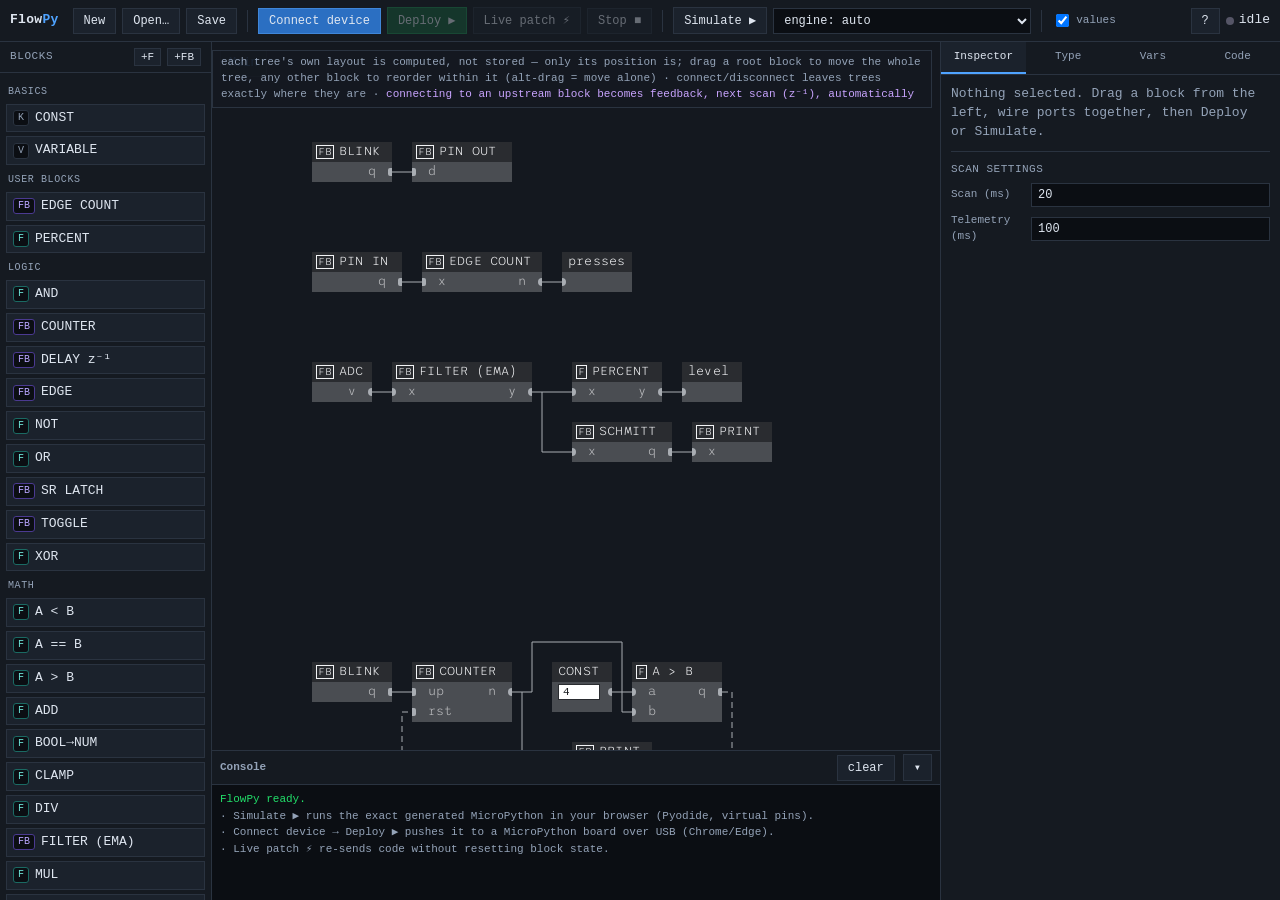
==== commit 9c567b09: "Save/Open now round-trip through one live-synced .py file, not .json The project was always a separa" ====
--- a/index.html
+++ b/index.html
@@ -13,7 +13,7 @@
   <button id="bNew">New</button>
   <button id="bLoad">Open…</button>
   <button id="bSave">Save</button>
-  <input id="fileIn" type="file" accept=".json" style="display:none">
+  <input id="fileIn" type="file" accept=".py" style="display:none">
   <div class="sep"></div>
   <button id="bConnect" class="pri">Connect device</button>
   <button id="bDeploy" class="ok" disabled>Deploy ▶</button>
